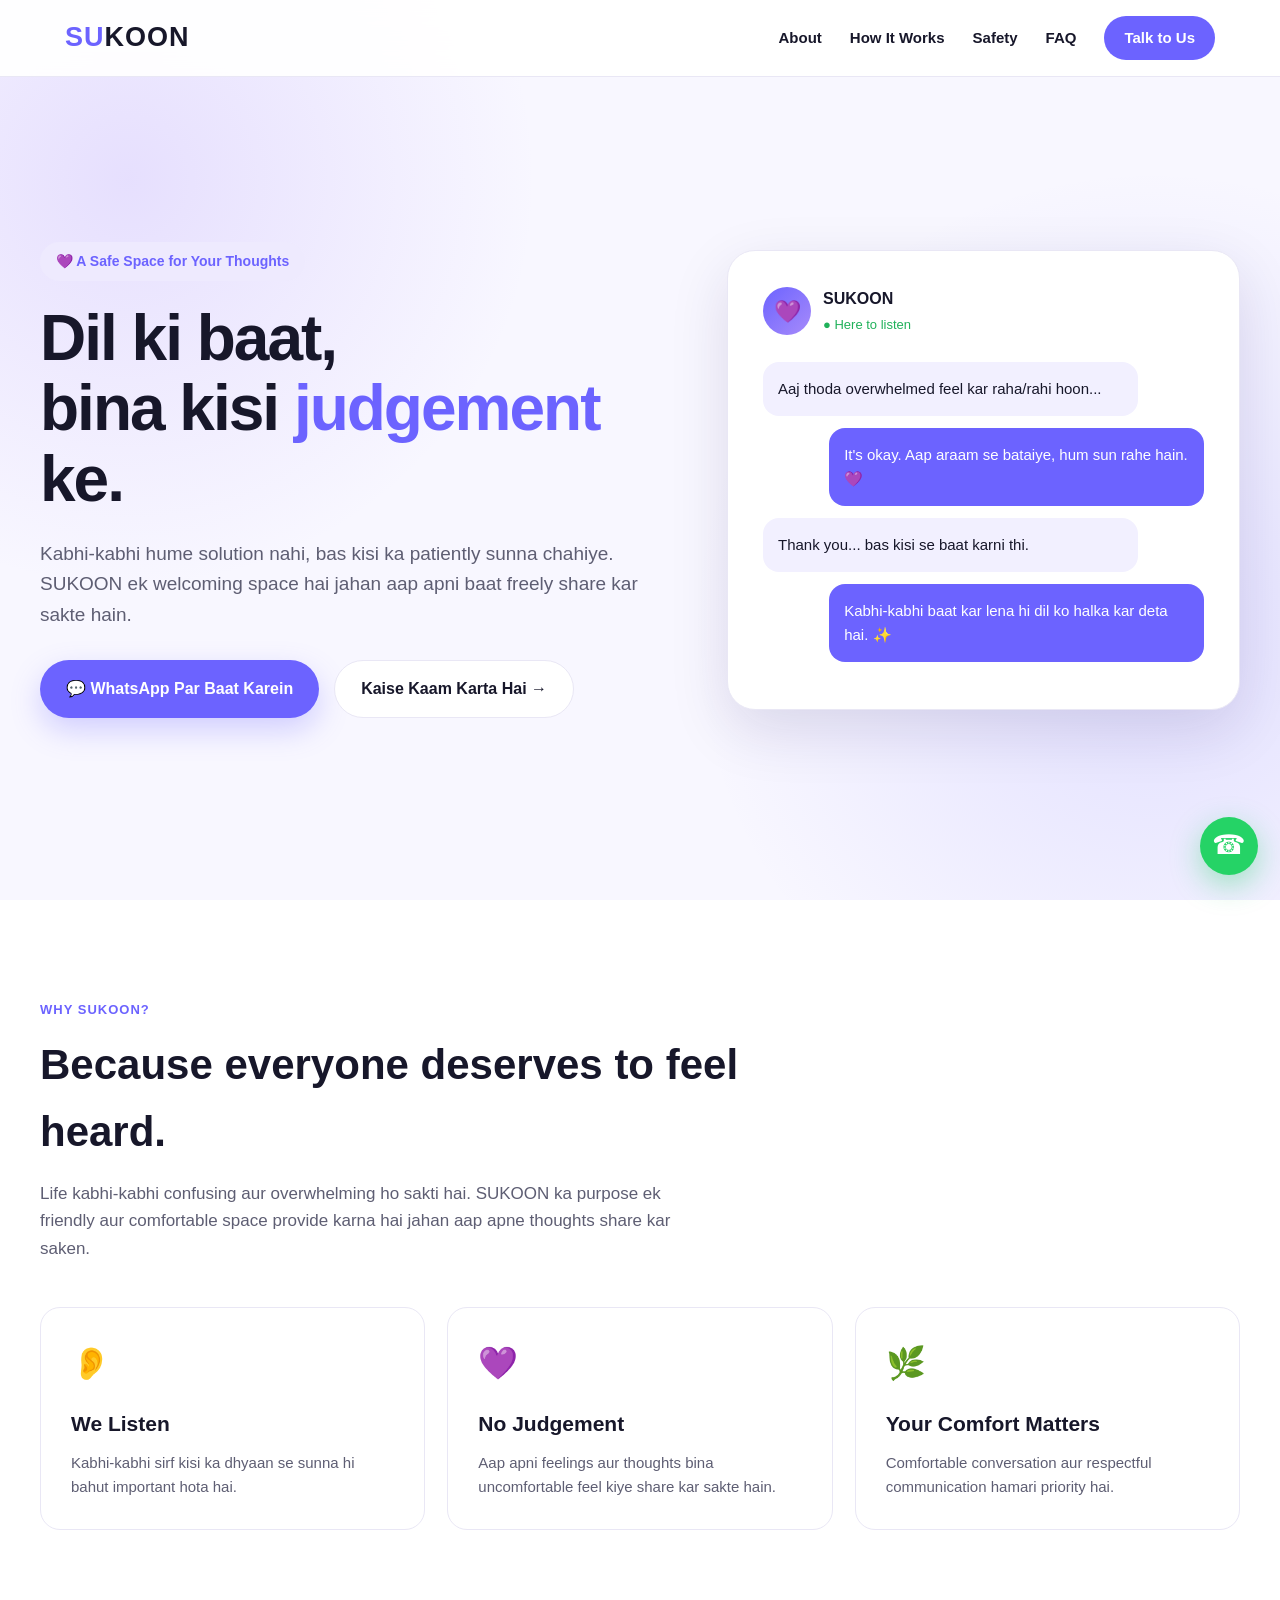
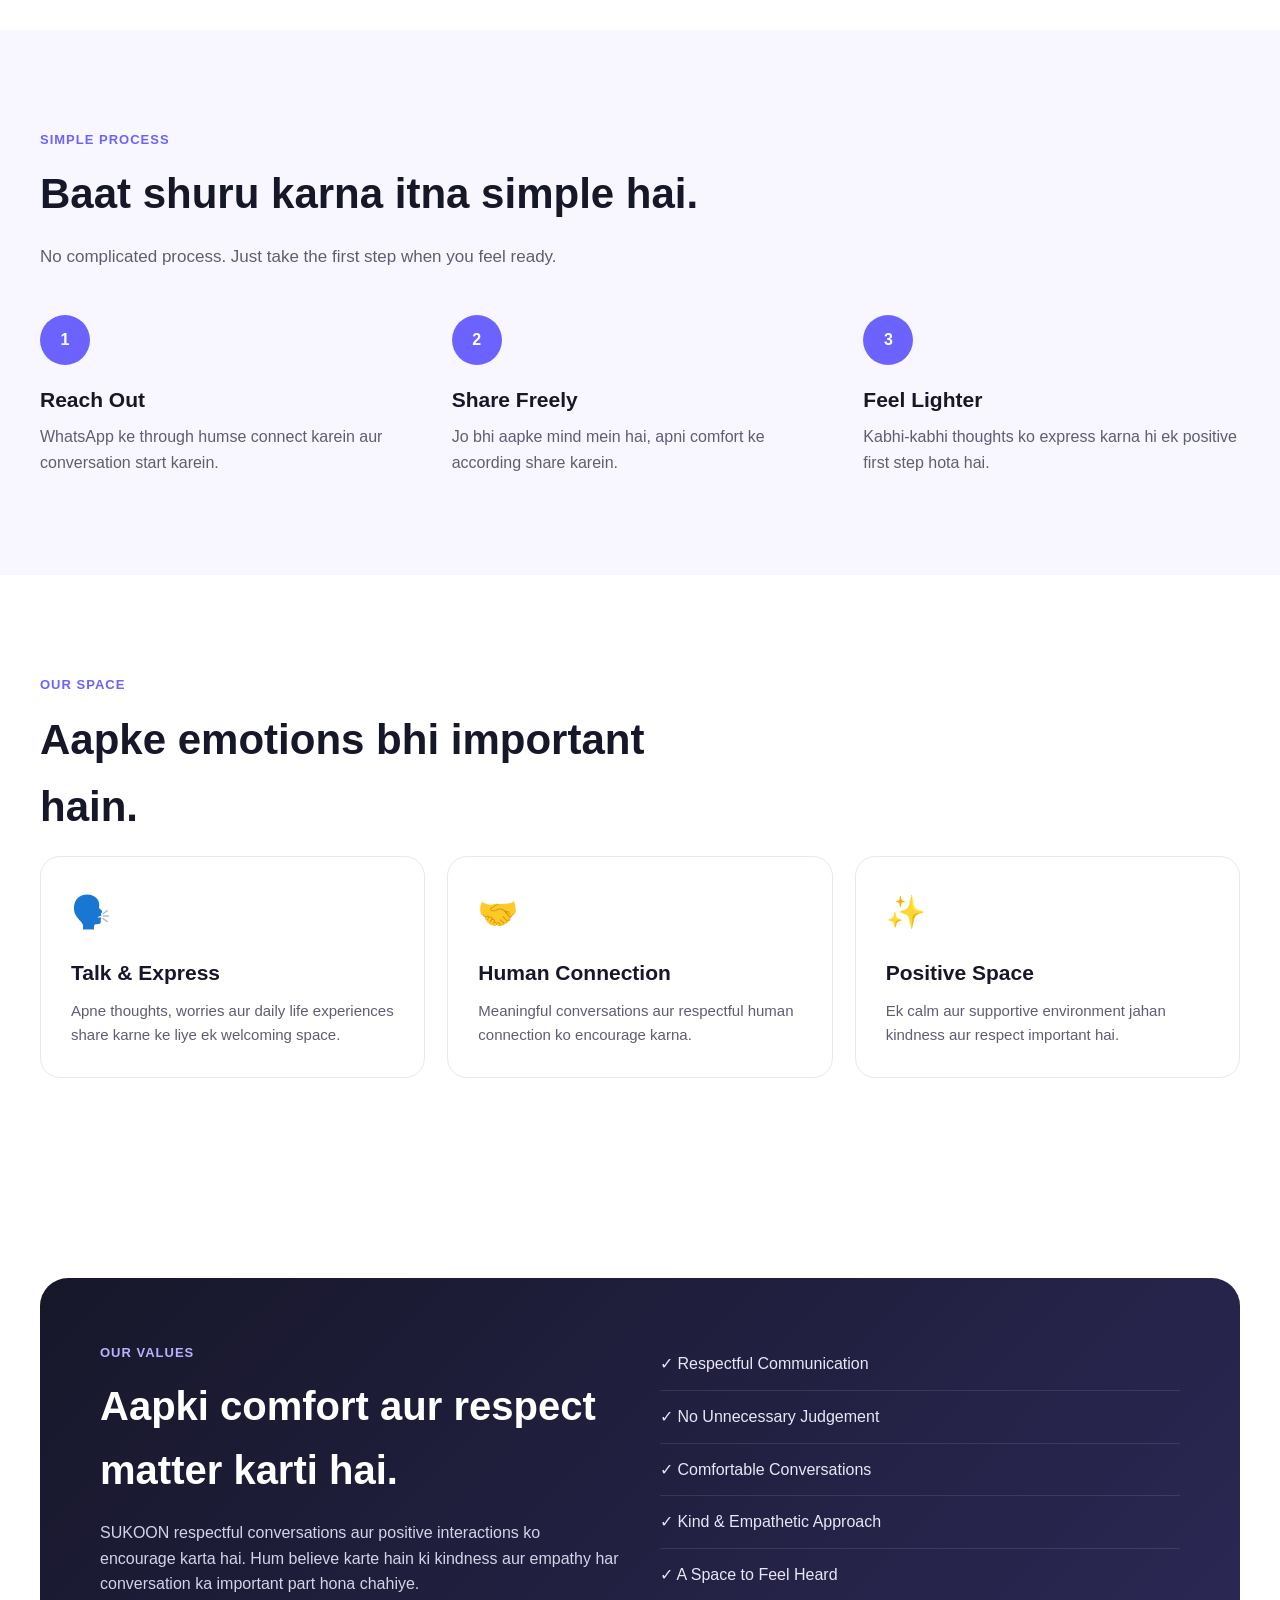
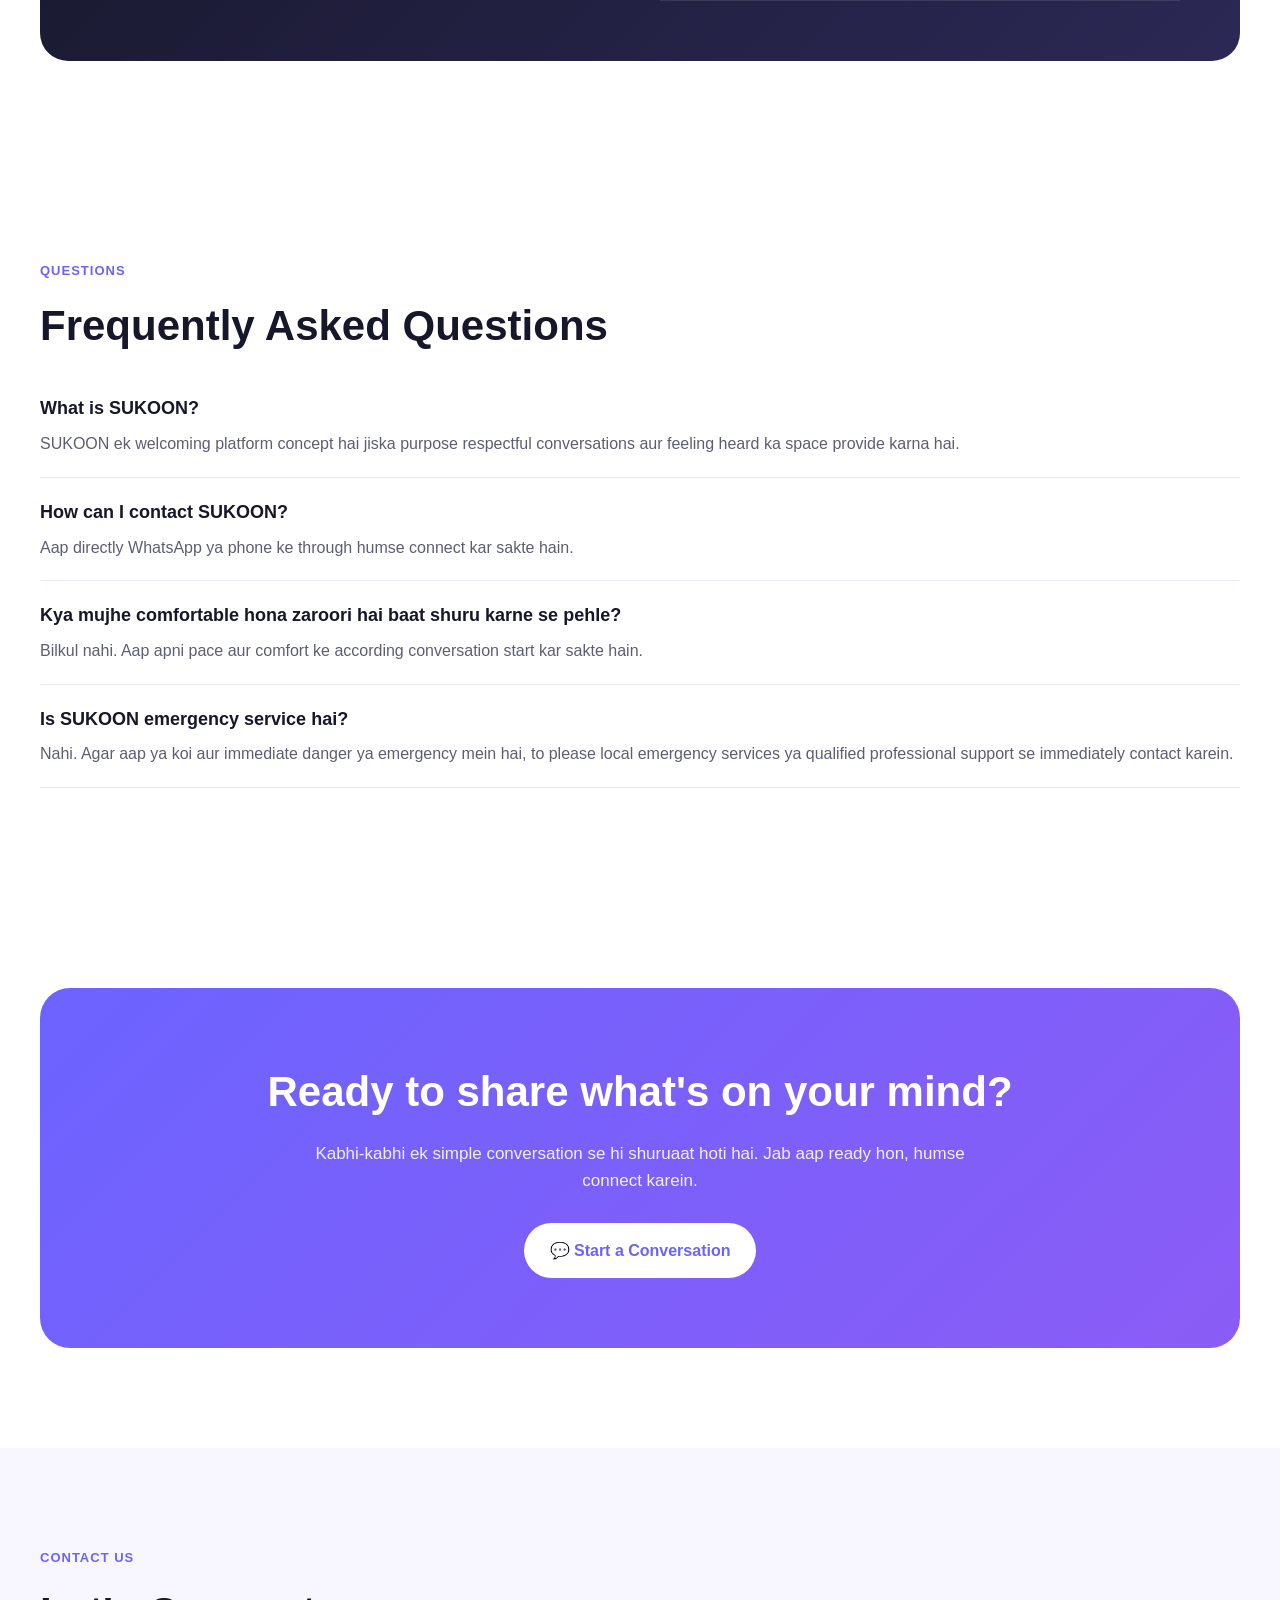
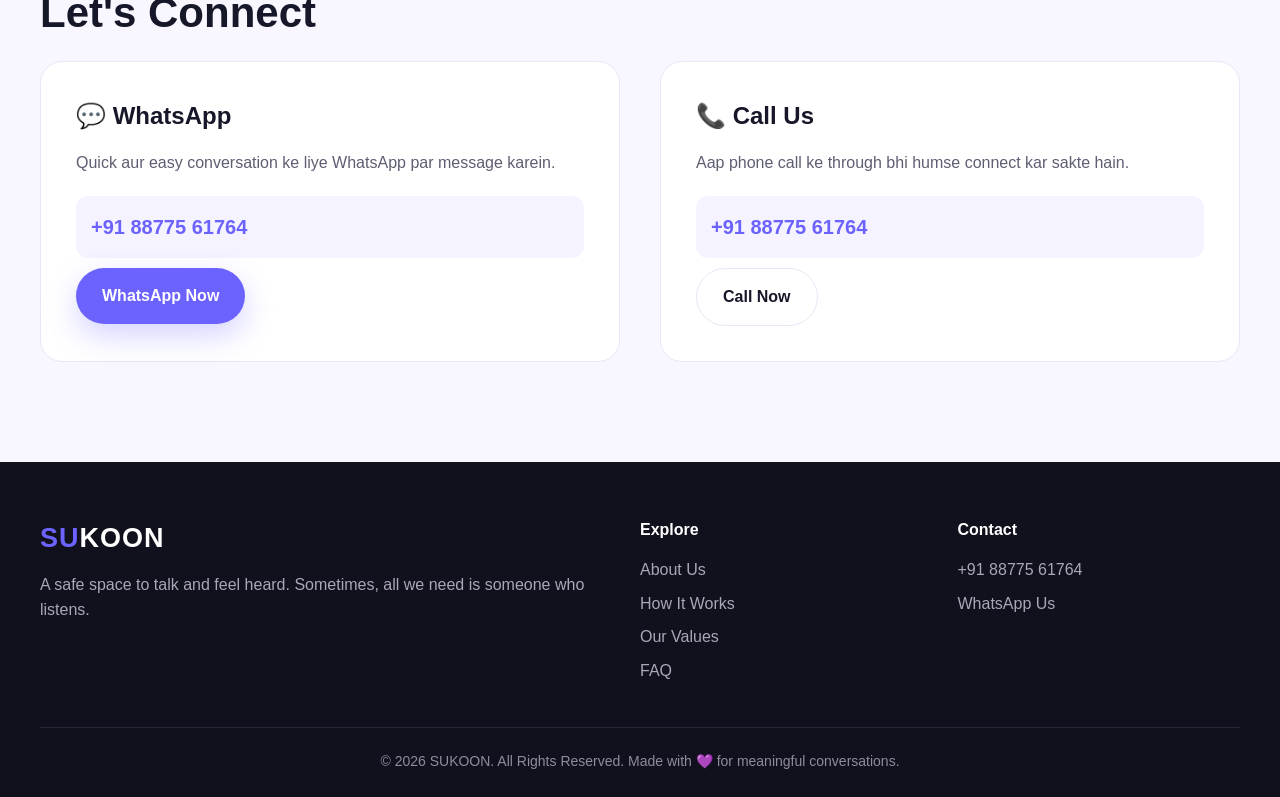
==== index.html @ 21675ffc "Add main HTML structure for SUKOON website This HTML file serves as the main structure for the SUKOO" ====
<!DOCTYPE html>
<html lang="en">
<head>
  <meta charset="UTF-8">
  <meta name="viewport" content="width=device-width, initial-scale=1.0">

  <title>SUKOON | A Safe Space to Talk & Feel Heard</title>
  <meta name="description" content="SUKOON is a safe and welcoming space where you can share your thoughts, talk freely and feel heard without judgment.">
  <meta name="keywords" content="SUKOON, emotional support, safe space, talk, feel heard, mental wellness">
  <meta name="theme-color" content="#6C63FF">

  <style>
    *{
      margin:0;
      padding:0;
      box-sizing:border-box;
      scroll-behavior:smooth;
    }

    :root{
      --primary:#6C63FF;
      --secondary:#A78BFA;
      --dark:#17172A;
      --text:#5E5E73;
      --light:#F8F7FF;
      --white:#ffffff;
      --green:#25D366;
      --border:#E9E7F5;
    }

    body{
      font-family:Arial, Helvetica, sans-serif;
      color:var(--dark);
      background:var(--white);
      line-height:1.6;
      overflow-x:hidden;
    }

    a{
      text-decoration:none;
      color:inherit;
    }

    /* NAVBAR */
    nav{
      position:fixed;
      width:100%;
      top:0;
      z-index:1000;
      background:rgba(255,255,255,.92);
      backdrop-filter:blur(15px);
      border-bottom:1px solid var(--border);
    }

    .nav-container{
      max-width:1200px;
      margin:auto;
      padding:16px 25px;
      display:flex;
      justify-content:space-between;
      align-items:center;
    }

    .logo{
      font-size:27px;
      font-weight:800;
      color:var(--primary);
      letter-spacing:1px;
    }

    .logo span{
      color:var(--dark);
    }

    .nav-links{
      display:flex;
      gap:28px;
      align-items:center;
      font-size:15px;
      font-weight:600;
    }

    .nav-links a:hover{
      color:var(--primary);
    }

    .nav-btn{
      background:var(--primary);
      color:white!important;
      padding:10px 20px;
      border-radius:30px;
    }

    /* HERO */
    .hero{
      min-height:100vh;
      padding:140px 25px 80px;
      background:
      radial-gradient(circle at 10% 20%,rgba(167,139,250,.22),transparent 30%),
      radial-gradient(circle at 90% 70%,rgba(108,99,255,.16),transparent 35%),
      var(--light);
      display:flex;
      align-items:center;
    }

    .hero-container{
      max-width:1200px;
      margin:auto;
      width:100%;
      display:grid;
      grid-template-columns:1.1fr .9fr;
      gap:60px;
      align-items:center;
    }

    .badge{
      display:inline-block;
      background:#EEEAFE;
      color:var(--primary);
      padding:8px 16px;
      border-radius:30px;
      font-size:14px;
      font-weight:bold;
      margin-bottom:22px;
    }

    h1{
      font-size:64px;
      line-height:1.1;
      margin-bottom:25px;
      letter-spacing:-2px;
    }

    h1 span{
      color:var(--primary);
    }

    .hero p{
      color:var(--text);
      font-size:19px;
      max-width:600px;
      margin-bottom:30px;
    }

    .hero-buttons{
      display:flex;
      gap:15px;
      flex-wrap:wrap;
    }

    .btn{
      padding:15px 26px;
      border-radius:35px;
      font-weight:700;
      display:inline-flex;
      align-items:center;
      gap:8px;
      transition:.3s;
      border:none;
      cursor:pointer;
    }

    .btn-primary{
      background:var(--primary);
      color:white;
      box-shadow:0 12px 30px rgba(108,99,255,.28);
    }

    .btn-primary:hover{
      transform:translateY(-3px);
    }

    .btn-outline{
      border:1px solid var(--border);
      background:white;
      color:var(--dark);
    }

    .hero-card{
      background:white;
      border-radius:28px;
      padding:35px;
      box-shadow:0 20px 60px rgba(30,20,80,.12);
      border:1px solid var(--border);
    }

    .chat-header{
      display:flex;
      align-items:center;
      gap:12px;
      margin-bottom:25px;
    }

    .avatar{
      width:48px;
      height:48px;
      border-radius:50%;
      background:linear-gradient(135deg,var(--primary),var(--secondary));
      display:flex;
      align-items:center;
      justify-content:center;
      color:white;
      font-size:22px;
    }

    .online{
      font-size:13px;
      color:#20B15A;
    }

    .message{
      padding:15px;
      border-radius:16px;
      margin:12px 0;
      max-width:85%;
      font-size:15px;
    }

    .message.left{
      background:#F2F0FF;
    }

    .message.right{
      background:var(--primary);
      color:white;
      margin-left:auto;
    }

    /* SECTIONS */
    section{
      padding:100px 25px;
    }

    .container{
      max-width:1200px;
      margin:auto;
    }

    .section-tag{
      color:var(--primary);
      font-weight:800;
      text-transform:uppercase;
      letter-spacing:1px;
      font-size:13px;
      margin-bottom:10px;
    }

    .section-title{
      font-size:42px;
      max-width:700px;
      margin-bottom:15px;
    }

    .section-desc{
      color:var(--text);
      max-width:650px;
      margin-bottom:45px;
      font-size:17px;
    }

    /* CARDS */
    .grid{
      display:grid;
      grid-template-columns:repeat(3,1fr);
      gap:22px;
    }

    .card{
      border:1px solid var(--border);
      border-radius:20px;
      padding:30px;
      transition:.3s;
      background:white;
    }

    .card:hover{
      transform:translateY(-7px);
      box-shadow:0 20px 45px rgba(30,20,80,.08);
    }

    .icon{
      font-size:32px;
      margin-bottom:18px;
    }

    .card h3{
      margin-bottom:10px;
      font-size:21px;
    }

    .card p{
      color:var(--text);
      font-size:15px;
    }

    /* HOW */
    .how{
      background:var(--light);
    }

    .steps{
      display:grid;
      grid-template-columns:repeat(3,1fr);
      gap:35px;
    }

    .step-number{
      width:50px;
      height:50px;
      border-radius:50%;
      background:var(--primary);
      color:white;
      display:flex;
      align-items:center;
      justify-content:center;
      font-weight:bold;
      margin-bottom:18px;
    }

    .step h3{
      margin-bottom:8px;
      font-size:21px;
    }

    .step p{
      color:var(--text);
    }

    /* SAFETY */
    .safety-box{
      background:linear-gradient(135deg,#17172A,#2B2855);
      color:white;
      border-radius:28px;
      padding:60px;
      display:grid;
      grid-template-columns:1fr 1fr;
      gap:40px;
      align-items:center;
    }

    .safety-box h2{
      font-size:40px;
      margin-bottom:18px;
    }

    .safety-box p{
      color:#D5D3E8;
    }

    .safety-list{
      list-style:none;
    }

    .safety-list li{
      padding:13px 0;
      border-bottom:1px solid rgba(255,255,255,.1);
      color:#E9E7F5;
    }

    /* CTA */
    .cta{
      text-align:center;
      background:linear-gradient(135deg,var(--primary),#8B5CF6);
      color:white;
      border-radius:30px;
      padding:70px 25px;
    }

    .cta h2{
      font-size:42px;
      margin-bottom:15px;
    }

    .cta p{
      opacity:.9;
      max-width:650px;
      margin:0 auto 28px;
      font-size:17px;
    }

    .btn-white{
      background:white;
      color:var(--primary);
    }

    /* FAQ */
    .faq-item{
      border-bottom:1px solid var(--border);
      padding:20px 0;
    }

    .faq-item h3{
      font-size:18px;
      margin-bottom:8px;
    }

    .faq-item p{
      color:var(--text);
    }

    /* CONTACT */
    .contact{
      background:var(--light);
    }

    .contact-grid{
      display:grid;
      grid-template-columns:1fr 1fr;
      gap:40px;
    }

    .contact-box{
      background:white;
      padding:35px;
      border-radius:22px;
      border:1px solid var(--border);
    }

    .contact-box h3{
      margin-bottom:15px;
      font-size:24px;
    }

    .contact-box p{
      color:var(--text);
      margin-bottom:20px;
    }

    .contact-number{
      display:block;
      padding:15px;
      background:#F5F3FF;
      color:var(--primary);
      font-size:20px;
      font-weight:bold;
      border-radius:12px;
      margin:10px 0;
    }

    /* FOOTER */
    footer{
      background:#11111D;
      color:white;
      padding:55px 25px 25px;
    }

    .footer-grid{
      max-width:1200px;
      margin:auto;
      display:grid;
      grid-template-columns:2fr 1fr 1fr;
      gap:35px;
      padding-bottom:35px;
    }

    .footer-grid p{
      color:#A9A7B8;
      margin-top:12px;
    }

    .footer-grid h4{
      margin-bottom:15px;
    }

    .footer-grid a{
      display:block;
      color:#A9A7B8;
      margin:8px 0;
    }

    .copyright{
      max-width:1200px;
      margin:auto;
      border-top:1px solid #29283A;
      padding-top:22px;
      color:#8F8C9F;
      font-size:14px;
      text-align:center;
    }

    /* WHATSAPP */
    .whatsapp{
      position:fixed;
      bottom:25px;
      right:22px;
      width:58px;
      height:58px;
      border-radius:50%;
      background:var(--green);
      color:white;
      display:flex;
      align-items:center;
      justify-content:center;
      font-size:27px;
      box-shadow:0 10px 30px rgba(37,211,102,.4);
      z-index:1000;
    }

    /* MOBILE */
    @media(max-width:850px){

      .nav-links{
        display:none;
      }

      h1{
        font-size:45px;
      }

      .hero-container,
      .safety-box,
      .contact-grid{
        grid-template-columns:1fr;
      }

      .grid,
      .steps{
        grid-template-columns:1fr;
      }

      .hero{
        padding-top:120px;
      }

      .hero-card{
        padding:25px;
      }

      .section-title{
        font-size:34px;
      }

      .safety-box{
        padding:35px 25px;
      }

      .safety-box h2{
        font-size:32px;
      }

      .cta h2{
        font-size:32px;
      }

      .footer-grid{
        grid-template-columns:1fr;
      }
    }
  </style>
</head>

<body>

  <!-- NAVBAR -->
  <nav>
    <div class="nav-container">
      <a href="#" class="logo">SU<span>KOON</span></a>

      <div class="nav-links">
        <a href="#about">About</a>
        <a href="#how">How It Works</a>
        <a href="#safety">Safety</a>
        <a href="#faq">FAQ</a>
        <a href="https://wa.me/918877561764" class="nav-btn">Talk to Us</a>
      </div>
    </div>
  </nav>


  <!-- HERO -->
  <section class="hero">
    <div class="hero-container">

      <div>
        <div class="badge">💜 A Safe Space for Your Thoughts</div>

        <h1>
          Dil ki baat,<br>
          bina kisi <span>judgement</span> ke.
        </h1>

        <p>
          Kabhi-kabhi hume solution nahi, bas kisi ka patiently sunna chahiye.
          SUKOON ek welcoming space hai jahan aap apni baat freely share kar sakte hain.
        </p>

        <div class="hero-buttons">
          <a href="https://wa.me/918877561764" class="btn btn-primary">
            💬 WhatsApp Par Baat Karein
          </a>

          <a href="#how" class="btn btn-outline">
            Kaise Kaam Karta Hai →
          </a>
        </div>
      </div>


      <div class="hero-card">
        <div class="chat-header">
          <div class="avatar">💜</div>
          <div>
            <strong>SUKOON</strong><br>
            <span class="online">● Here to listen</span>
          </div>
        </div>

        <div class="message left">
          Aaj thoda overwhelmed feel kar raha/rahi hoon...
        </div>

        <div class="message right">
          It's okay. Aap araam se bataiye, hum sun rahe hain. 💜
        </div>

        <div class="message left">
          Thank you... bas kisi se baat karni thi.
        </div>

        <div class="message right">
          Kabhi-kabhi baat kar lena hi dil ko halka kar deta hai. ✨
        </div>
      </div>

    </div>
  </section>


  <!-- ABOUT -->
  <section id="about">
    <div class="container">

      <div class="section-tag">Why SUKOON?</div>

      <h2 class="section-title">
        Because everyone deserves to feel heard.
      </h2>

      <p class="section-desc">
        Life kabhi-kabhi confusing aur overwhelming ho sakti hai.
        SUKOON ka purpose ek friendly aur comfortable space provide karna hai
        jahan aap apne thoughts share kar saken.
      </p>

      <div class="grid">

        <div class="card">
          <div class="icon">👂</div>
          <h3>We Listen</h3>
          <p>
            Kabhi-kabhi sirf kisi ka dhyaan se sunna hi bahut important hota hai.
          </p>
        </div>

        <div class="card">
          <div class="icon">💜</div>
          <h3>No Judgement</h3>
          <p>
            Aap apni feelings aur thoughts bina uncomfortable feel kiye share kar sakte hain.
          </p>
        </div>

        <div class="card">
          <div class="icon">🌿</div>
          <h3>Your Comfort Matters</h3>
          <p>
            Comfortable conversation aur respectful communication hamari priority hai.
          </p>
        </div>

      </div>
    </div>
  </section>


  <!-- HOW IT WORKS -->
  <section class="how" id="how">

    <div class="container">

      <div class="section-tag">Simple Process</div>

      <h2 class="section-title">
        Baat shuru karna itna simple hai.
      </h2>

      <p class="section-desc">
        No complicated process. Just take the first step when you feel ready.
      </p>

      <div class="steps">

        <div class="step">
          <div class="step-number">1</div>
          <h3>Reach Out</h3>
          <p>
            WhatsApp ke through humse connect karein aur conversation start karein.
          </p>
        </div>

        <div class="step">
          <div class="step-number">2</div>
          <h3>Share Freely</h3>
          <p>
            Jo bhi aapke mind mein hai, apni comfort ke according share karein.
          </p>
        </div>

        <div class="step">
          <div class="step-number">3</div>
          <h3>Feel Lighter</h3>
          <p>
            Kabhi-kabhi thoughts ko express karna hi ek positive first step hota hai.
          </p>
        </div>

      </div>
    </div>
  </section>


  <!-- SERVICES -->
  <section>

    <div class="container">

      <div class="section-tag">Our Space</div>

      <h2 class="section-title">
        Aapke emotions bhi important hain.
      </h2>

      <div class="grid">

        <div class="card">
          <div class="icon">🗣️</div>
          <h3>Talk & Express</h3>
          <p>
            Apne thoughts, worries aur daily life experiences share karne ke liye ek welcoming space.
          </p>
        </div>

        <div class="card">
          <div class="icon">🤝</div>
          <h3>Human Connection</h3>
          <p>
            Meaningful conversations aur respectful human connection ko encourage karna.
          </p>
        </div>

        <div class="card">
          <div class="icon">✨</div>
          <h3>Positive Space</h3>
          <p>
            Ek calm aur supportive environment jahan kindness aur respect important hai.
          </p>
        </div>

      </div>

    </div>
  </section>


  <!-- SAFETY -->
  <section id="safety">

    <div class="container">

      <div class="safety-box">

        <div>
          <div class="section-tag" style="color:#B8B2FF;">OUR VALUES</div>

          <h2>
            Aapki comfort aur respect matter karti hai.
          </h2>

          <p>
            SUKOON respectful conversations aur positive interactions ko encourage karta hai.
            Hum believe karte hain ki kindness aur empathy har conversation ka important part hona chahiye.
          </p>
        </div>

        <ul class="safety-list">
          <li>✓ Respectful Communication</li>
          <li>✓ No Unnecessary Judgement</li>
          <li>✓ Comfortable Conversations</li>
          <li>✓ Kind & Empathetic Approach</li>
          <li>✓ A Space to Feel Heard</li>
        </ul>

      </div>

    </div>
  </section>


  <!-- FAQ -->
  <section id="faq">

    <div class="container">

      <div class="section-tag">Questions</div>

      <h2 class="section-title">
        Frequently Asked Questions
      </h2>

      <div class="faq-item">
        <h3>What is SUKOON?</h3>
        <p>
          SUKOON ek welcoming platform concept hai jiska purpose respectful conversations aur feeling heard ka space provide karna hai.
        </p>
      </div>

      <div class="faq-item">
        <h3>How can I contact SUKOON?</h3>
        <p>
          Aap directly WhatsApp ya phone ke through humse connect kar sakte hain.
        </p>
      </div>

      <div class="faq-item">
        <h3>Kya mujhe comfortable hona zaroori hai baat shuru karne se pehle?</h3>
        <p>
          Bilkul nahi. Aap apni pace aur comfort ke according conversation start kar sakte hain.
        </p>
      </div>

      <div class="faq-item">
        <h3>Is SUKOON emergency service hai?</h3>
        <p>
          Nahi. Agar aap ya koi aur immediate danger ya emergency mein hai, to please local emergency services ya qualified professional support se immediately contact karein.
        </p>
      </div>

    </div>
  </section>


  <!-- CTA -->
  <section>
    <div class="container">

      <div class="cta">

        <h2>Ready to share what's on your mind?</h2>

        <p>
          Kabhi-kabhi ek simple conversation se hi shuruaat hoti hai.
          Jab aap ready hon, humse connect karein.
        </p>

        <a href="https://wa.me/918877561764" class="btn btn-white">
          💬 Start a Conversation
        </a>

      </div>

    </div>
  </section>


  <!-- CONTACT -->
  <section class="contact" id="contact">

    <div class="container">

      <div class="section-tag">Contact Us</div>

      <h2 class="section-title">
        Let's Connect
      </h2>

      <div class="contact-grid">

        <div class="contact-box">
          <h3>💬 WhatsApp</h3>
          <p>
            Quick aur easy conversation ke liye WhatsApp par message karein.
          </p>

          <a class="contact-number" href="https://wa.me/918877561764">
            +91 88775 61764
          </a>

          <a href="https://wa.me/918877561764" class="btn btn-primary">
            WhatsApp Now
          </a>
        </div>


        <div class="contact-box">
          <h3>📞 Call Us</h3>

          <p>
            Aap phone call ke through bhi humse connect kar sakte hain.
          </p>

          <a class="contact-number" href="tel:+918877561764">
            +91 88775 61764
          </a>

          <a href="tel:+918877561764" class="btn btn-outline">
            Call Now
          </a>
        </div>

      </div>
    </div>
  </section>


  <!-- FOOTER -->
  <footer>

    <div class="footer-grid">

      <div>
        <div class="logo">SU<span style="color:white;">KOON</span></div>

        <p>
          A safe space to talk and feel heard.
          Sometimes, all we need is someone who listens.
        </p>
      </div>


      <div>
        <h4>Explore</h4>
        <a href="#about">About Us</a>
        <a href="#how">How It Works</a>
        <a href="#safety">Our Values</a>
        <a href="#faq">FAQ</a>
      </div>


      <div>
        <h4>Contact</h4>
        <a href="tel:+918877561764">+91 88775 61764</a>
        <a href="https://wa.me/918877561764">WhatsApp Us</a>
      </div>

    </div>

    <div class="copyright">
      © 2026 SUKOON. All Rights Reserved. Made with 💜 for meaningful conversations.
    </div>

  </footer>


  <!-- FLOATING WHATSAPP -->
  <a
    href="https://wa.me/918877561764"
    class="whatsapp"
    aria-label="Chat on WhatsApp"
    target="_blank"
  >
    ☎
  </a>

</body>
</html>
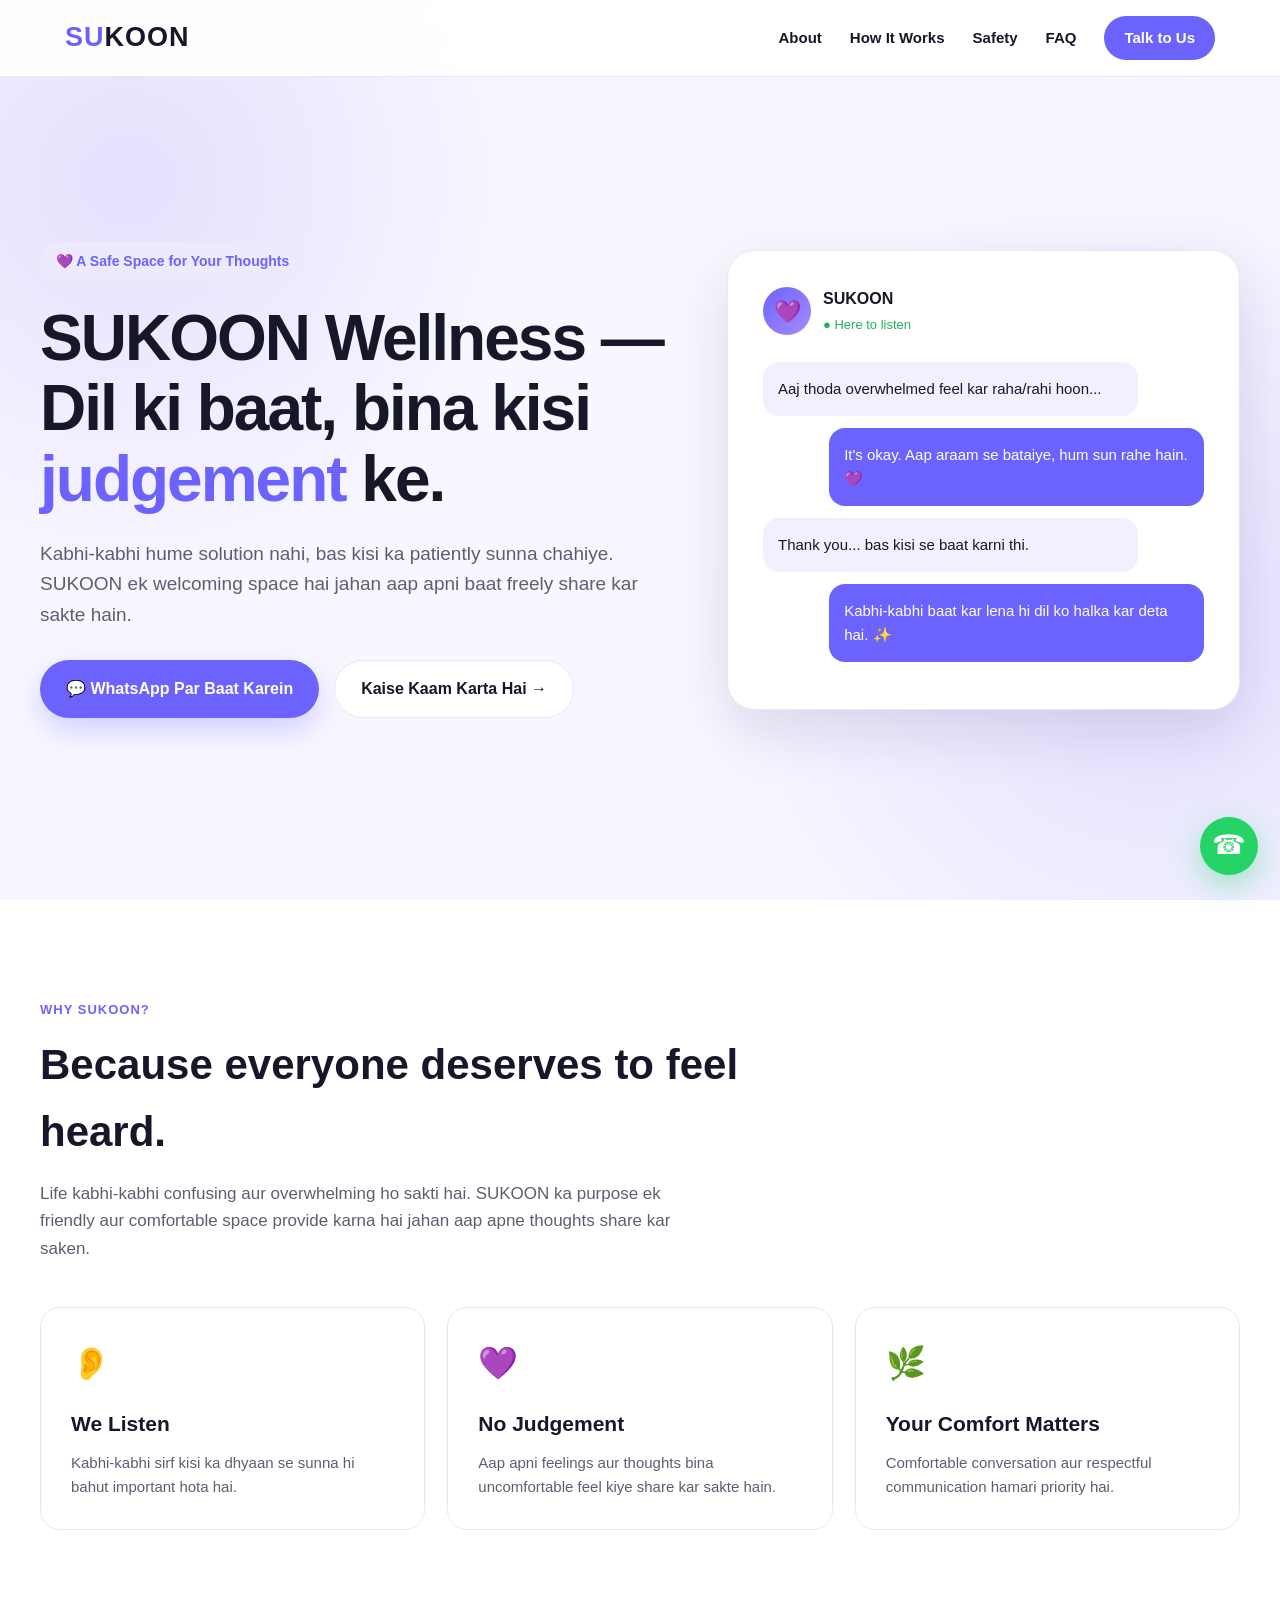
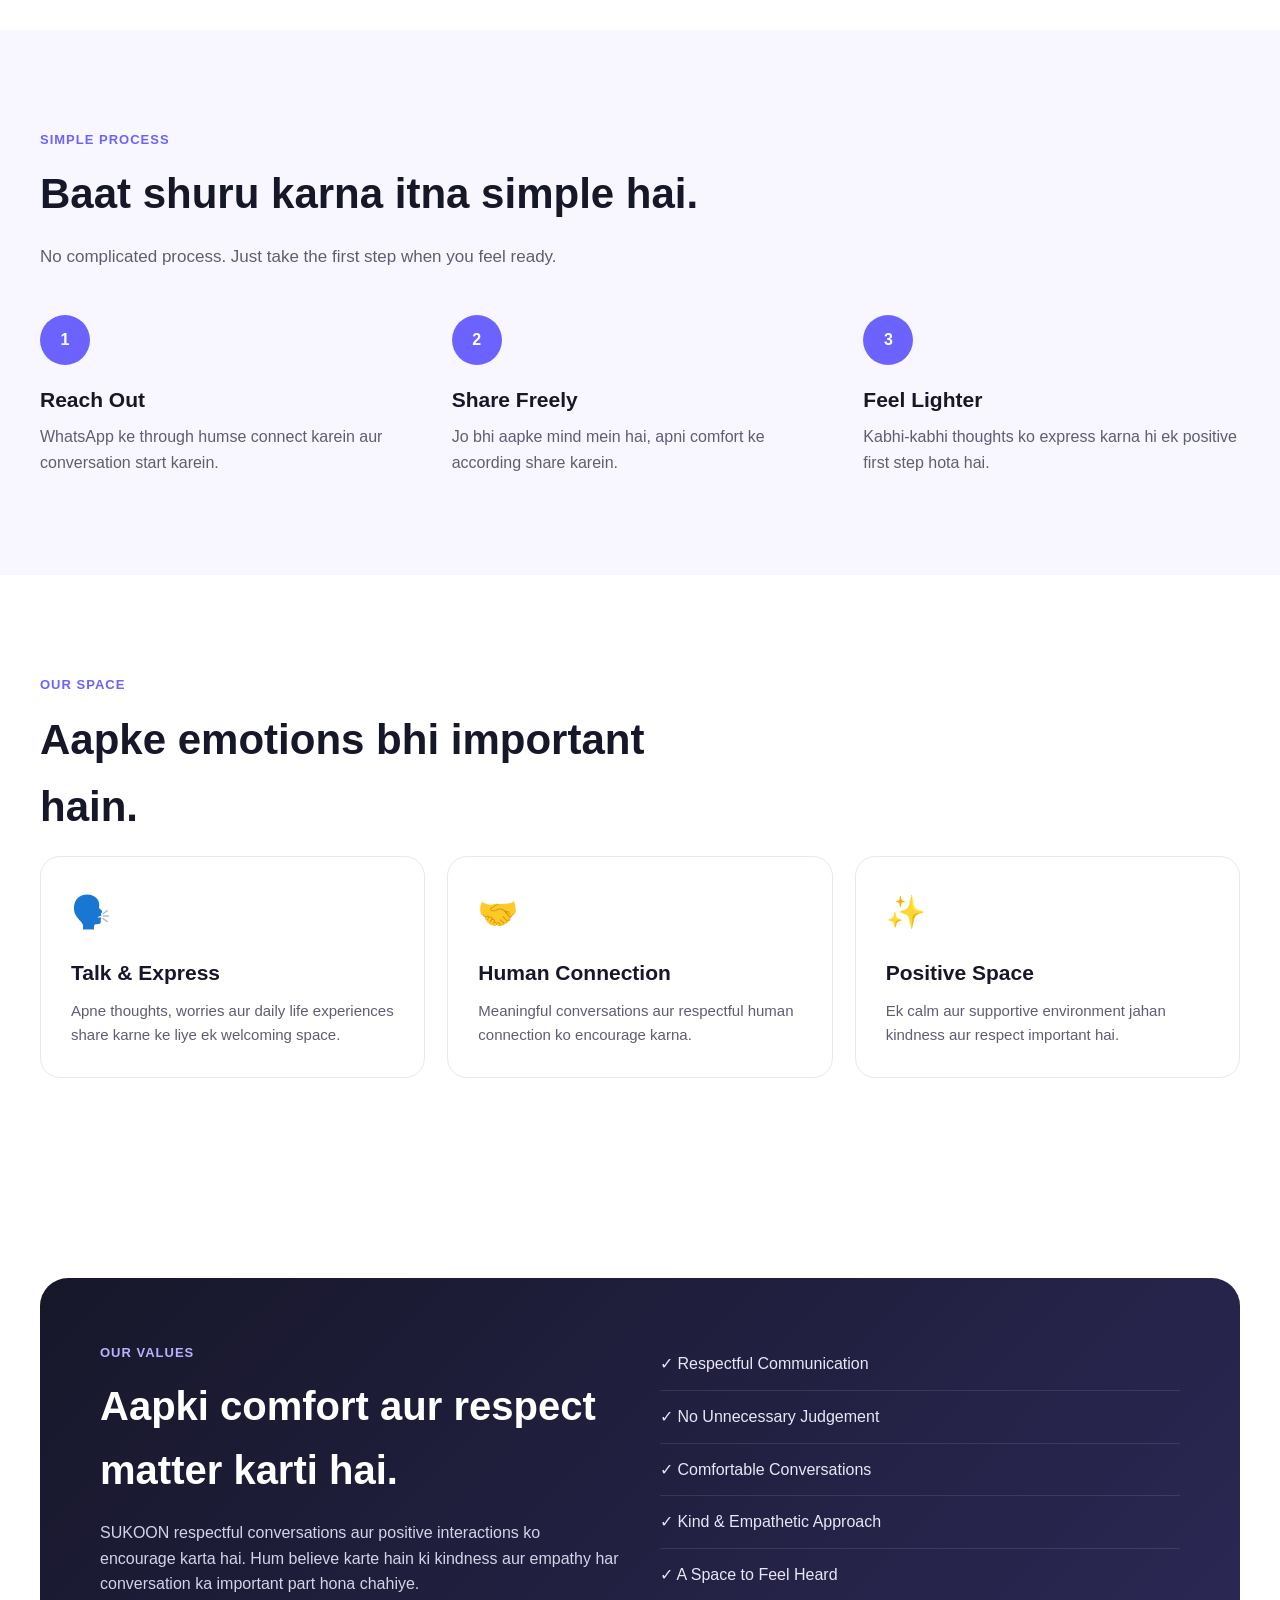
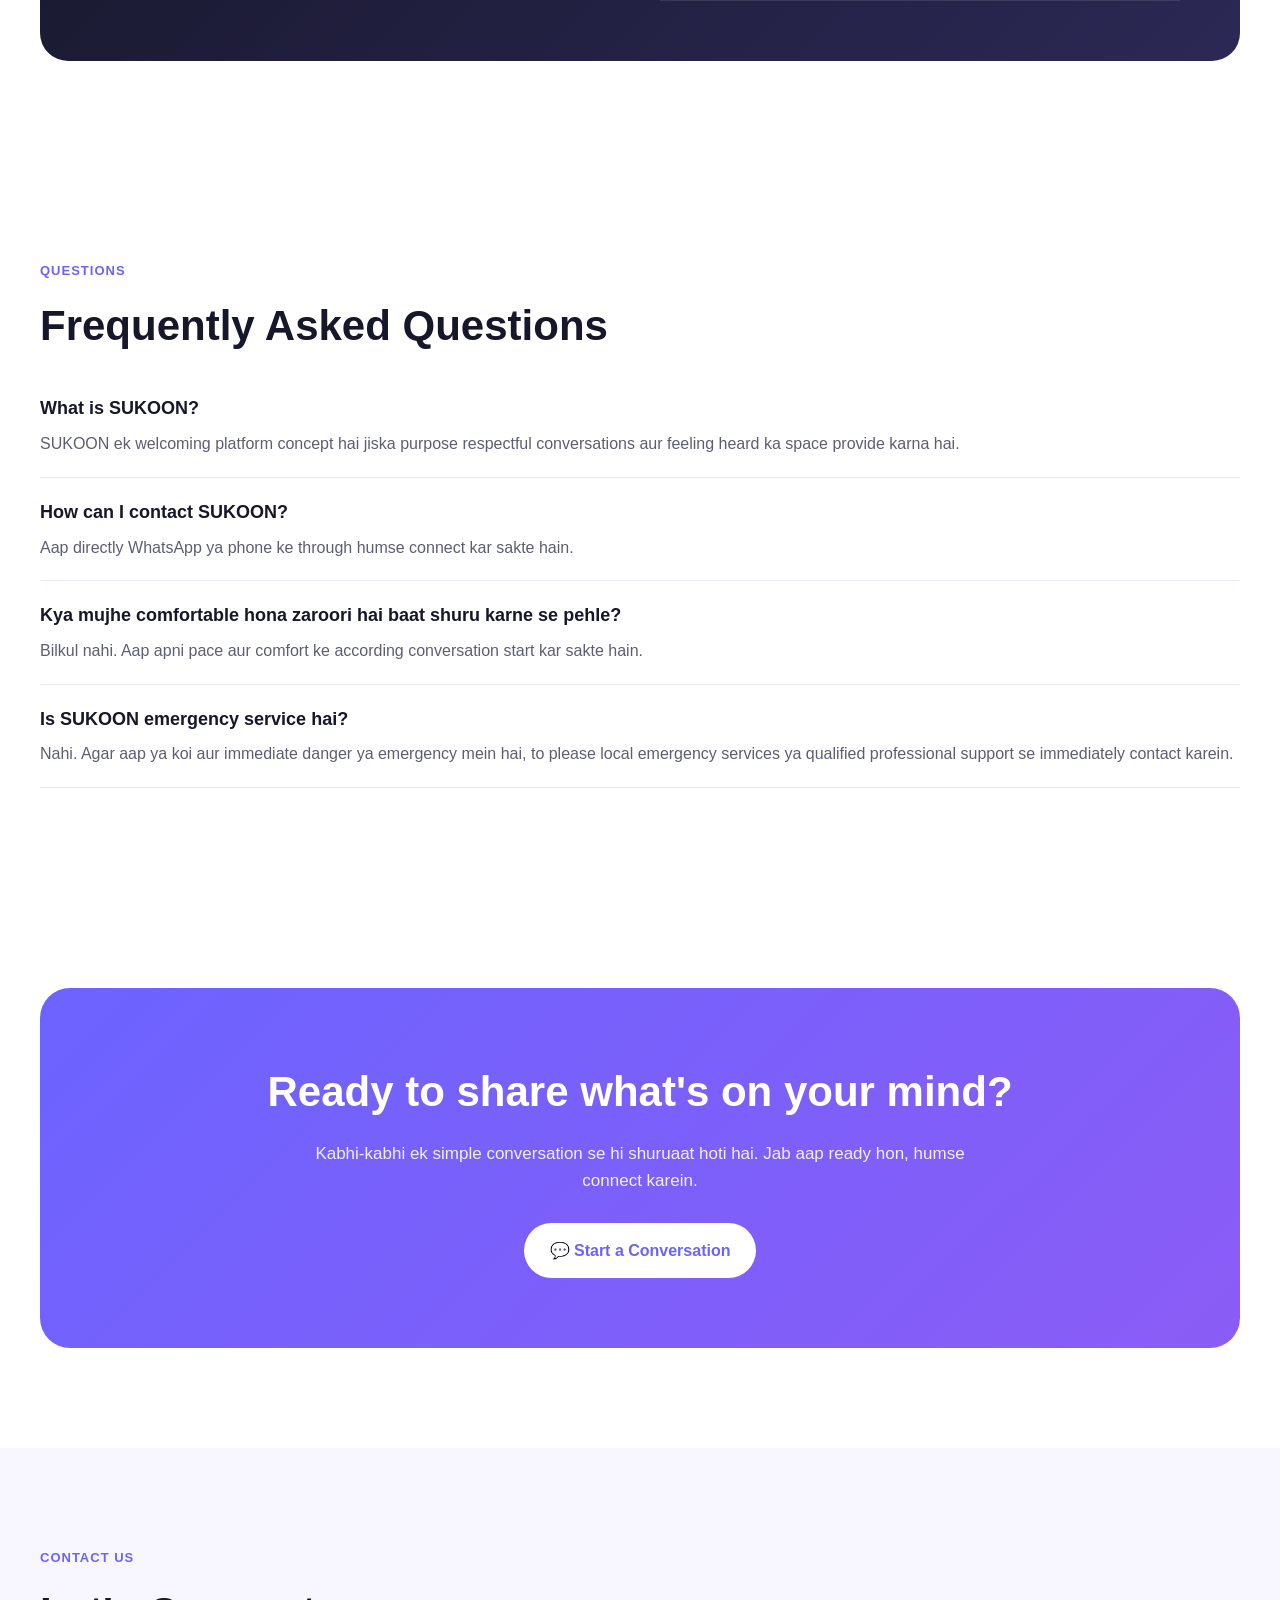
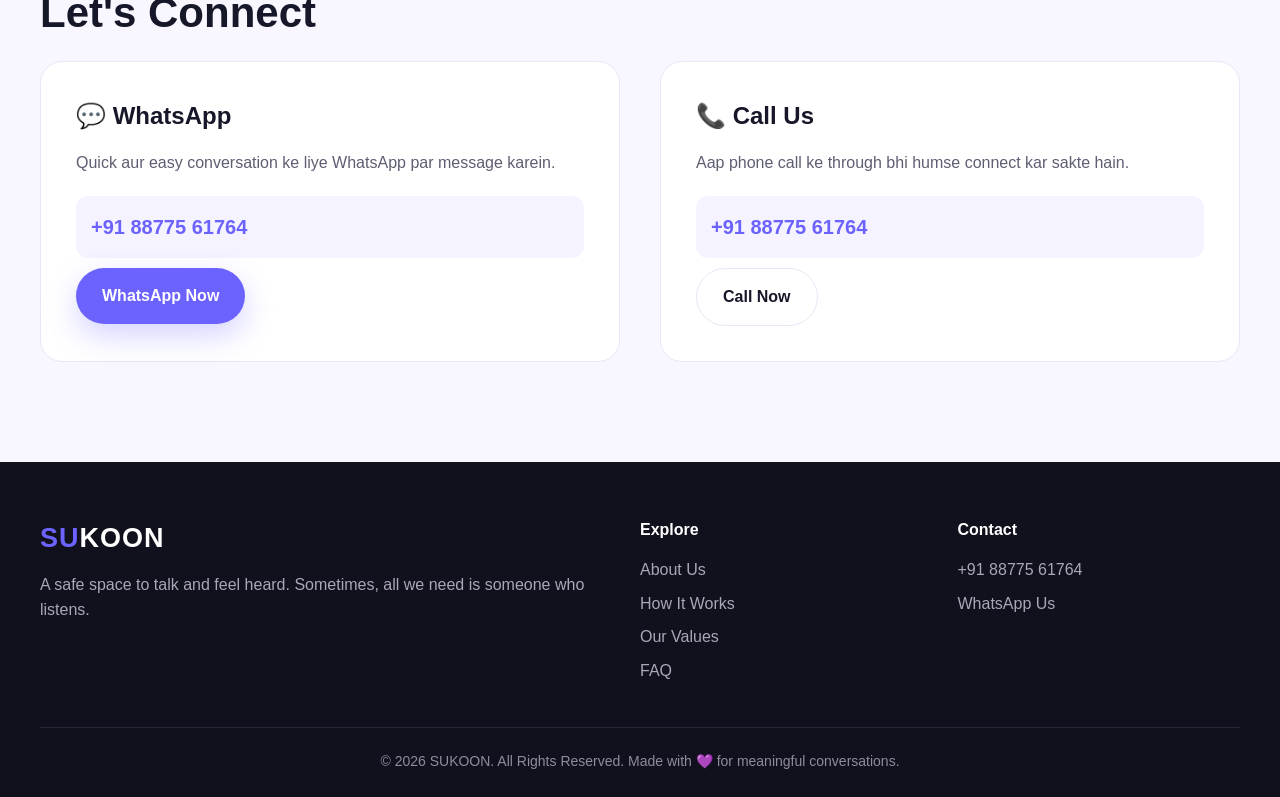
==== commit 7c092d18: "Improve SEO and add structured data in index.html Updated SEO elements and added structured data for" ====
--- a/index.html
+++ b/index.html
@@ -1,13 +1,59 @@
 <!DOCTYPE html>
 <html lang="en">
-<head>
+
+ <head>
   <meta charset="UTF-8">
   <meta name="viewport" content="width=device-width, initial-scale=1.0">
 
-  <title>SUKOON | A Safe Space to Talk & Feel Heard</title>
-  <meta name="description" content="SUKOON is a safe and welcoming space where you can share your thoughts, talk freely and feel heard without judgment.">
-  <meta name="keywords" content="SUKOON, emotional support, safe space, talk, feel heard, mental wellness">
+  <!-- Primary SEO -->
+  <title>SUKOON Wellness | A Safe Space to Talk & Feel Heard</title>
+
+  <meta name="description" content="SUKOON Wellness is a welcoming space to talk, share your thoughts and feel heard without judgment. Discover respectful and meaningful conversations.">
+
+  <meta name="robots" content="index, follow">
+  <meta name="author" content="SUKOON Wellness">
+
+  <!-- Canonical URL -->
+  <link rel="canonical" href="https://sukoon-wellness.netlify.app/">
+
+  <!-- Open Graph -->
+  <meta property="og:type" content="website">
+  <meta property="og:title" content="SUKOON Wellness | A Safe Space to Talk & Feel Heard">
+  <meta property="og:description" content="A welcoming space to share your thoughts and feel heard without judgment.">
+  <meta property="og:url" content="https://sukoon-wellness.netlify.app/">
+  <meta property="og:site_name" content="SUKOON Wellness">
+  <meta property="og:locale" content="en_IN">
+
+  <!-- Mobile Theme -->
   <meta name="theme-color" content="#6C63FF">
+
+  <!-- Organization Schema -->
+  <script type="application/ld+json">
+  {
+    "@context": "https://schema.org",
+    "@type": "Organization",
+    "name": "SUKOON Wellness",
+    "url": "https://sukoon-wellness.netlify.app/",
+    "description": "SUKOON Wellness is a welcoming platform focused on respectful and meaningful conversations where people can share their thoughts and feel heard.",
+    "telephone": "+918877561764",
+    "contactPoint": {
+      "@type": "ContactPoint",
+      "telephone": "+918877561764",
+      "contactType": "customer support",
+      "availableLanguage": ["English", "Hindi"]
+    }
+  }
+  </script>
+
+  <!-- Website Schema -->
+  <script type="application/ld+json">
+  {
+    "@context": "https://schema.org",
+    "@type": "WebSite",
+    "name": "SUKOON Wellness",
+    "url": "https://sukoon-wellness.netlify.app/"
+  }
+  </script>
 
   <style>
     *{
@@ -545,15 +591,15 @@
       .footer-grid{
         grid-template-columns:1fr;
       }
-    }
-  </style>
-</head>
-
-<body>
-
-  <!-- NAVBAR -->
-  <nav>
-    <div class="nav-container">
+      }
+     </style>
+    </head>
+
+   <body>
+
+    <!-- NAVBAR -->
+      <nav>
+      <div class="nav-container">
       <a href="#" class="logo">SU<span>KOON</span></a>
 
       <div class="nav-links">
@@ -562,9 +608,9 @@
         <a href="#safety">Safety</a>
         <a href="#faq">FAQ</a>
         <a href="https://wa.me/918877561764" class="nav-btn">Talk to Us</a>
-      </div>
-    </div>
-  </nav>
+        </div>
+        </div>
+       </nav>
 
 
   <!-- HERO -->
@@ -574,10 +620,10 @@
       <div>
         <div class="badge">💜 A Safe Space for Your Thoughts</div>
 
-        <h1>
-          Dil ki baat,<br>
-          bina kisi <span>judgement</span> ke.
-        </h1>
+    <h1>
+  SUKOON Wellness —<br>
+  Dil ki baat, bina kisi <span>judgement</span> ke.
+  </h1>  
 
         <p>
           Kabhi-kabhi hume solution nahi, bas kisi ka patiently sunna chahiye.
